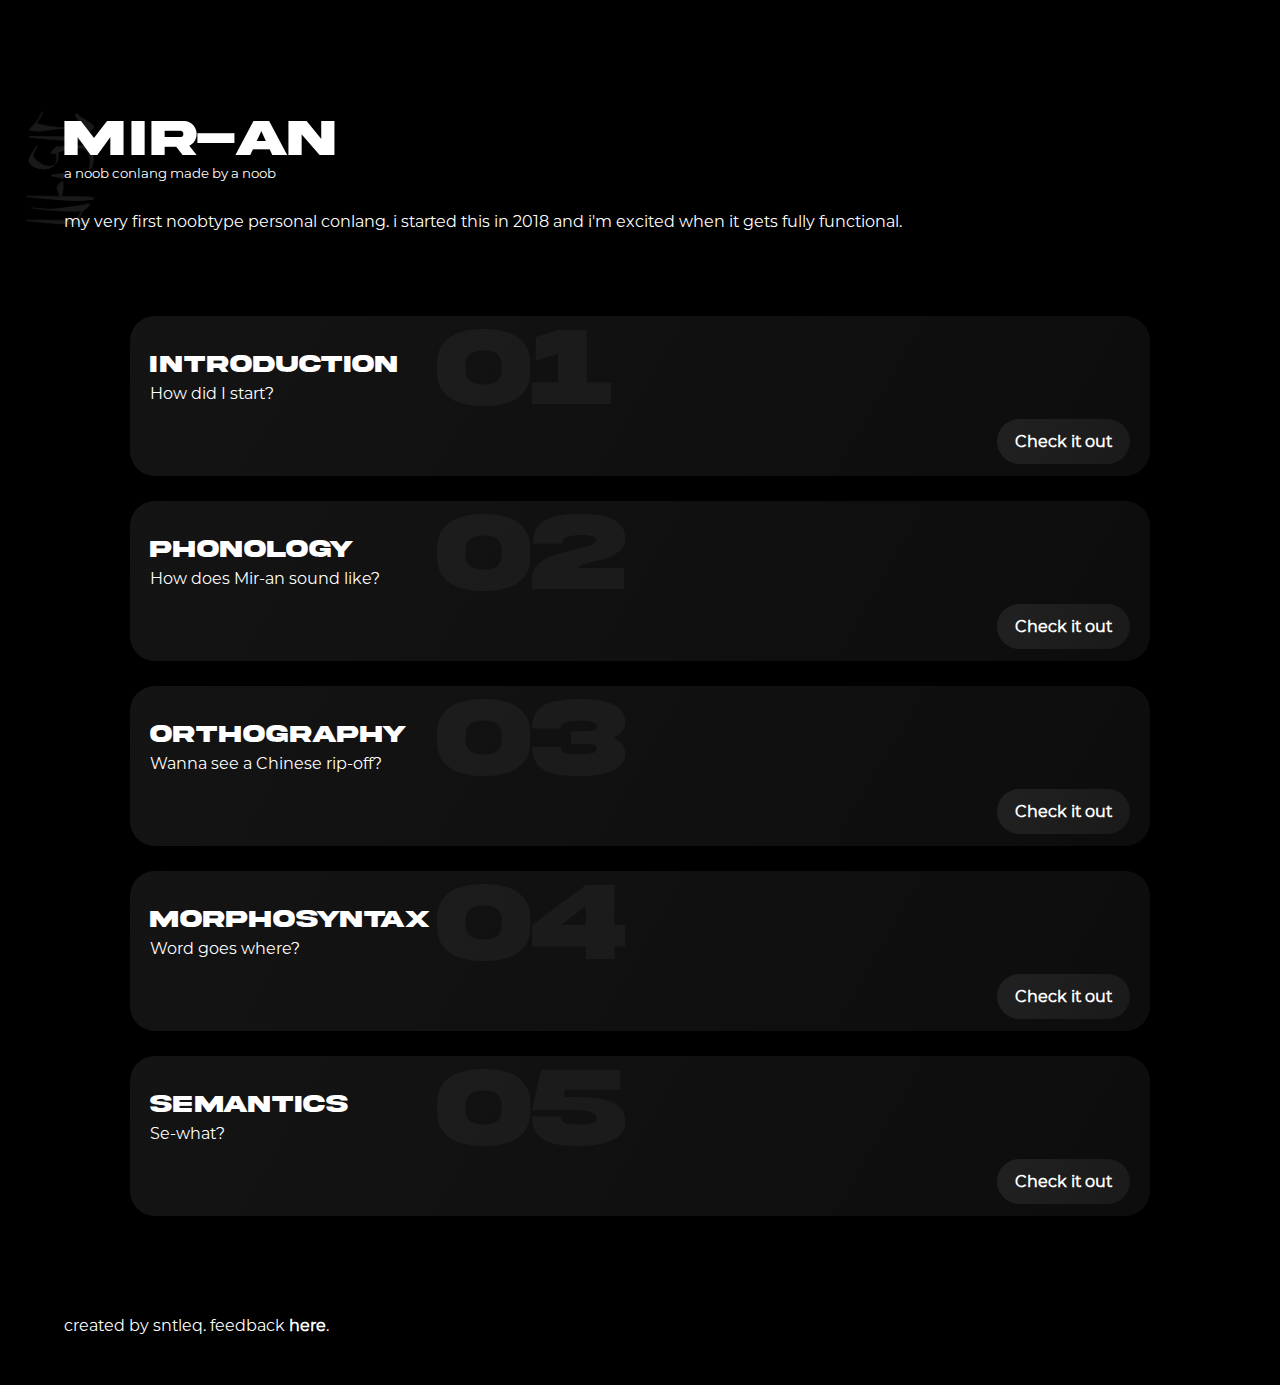
==== index.html @ 62edc9ba "Update index.html" ====
<!DOCTYPE html>
<html>
    <head>
        <meta charset="UTF-8">
        <meta name="viewport" content="width=device-width, initial-scale=1.0">
        <meta http-equiv="X-UA-Compatible" content="ie=edge">
        <title>Mir-an</title>
        <link rel="shortcut icon" type="image/png" href="assets/favicon.png">
        <link rel="stylesheet" href="styles.css">
    </head>
    <body>
        <section id="welcome">
            <h1>MIR-AN</h1>
            <img src="assets/mir-an.png">
            <sub> a noob conlang made by a noob</sub>
            <p id="welcometext">my very first noobtype personal conlang. i started this in 2018 and i'm excited when it gets fully functional.</p>
        </section>
        <section class="cards">
            <div class="card">
                <h2 class="num">01</h2>
                <h2 class="topic">INTRODUCTION</h2>
                <p class="desc">How did I start?</p>
                <a class="link" href="introduction">Check it out</a>
            </div>
            <div class="card">
                <h2 class="num">02</h2>
                <h2 class="topic">PHONOLOGY</h2>
                <p class="desc">How does Mir-an sound like?</p>
                <a class="link" href="#">Check it out</a>
            </div>
            <div class="card">
                <h2 class="num">03</h2>
                <h2 class="topic">ORTHOGRAPHY</h2>
                <p class="desc">Wanna see a Chinese rip-off?</p>
                <a class="link" href="#">Check it out</a>
            </div>
            <div class="card">
                <h2 class="num">04</h2>
                <h2 class="topic">MORPHOSYNTAX</h2>
                <p class="desc">Word goes where?</p>
                <a class="link" href="#">Check it out</a>
            </div>
            <div class="card">
                <h2 class="num">05</h2>
                <h2 class="topic">SEMANTICS</h2>
                <p class="desc">Se-what?</p>
                <a class="link" href="#">Check it out</a>
            </div>
        </section>
        <footer>created by sntleq. feedback <a href="#">here</a>.</footer>
    </body>
</html>
---- styles.css ----
/* base styles */

body,a {
    font-family:"Montserrat";
    background-color:black;
    color:white;
    margin:0 auto;
    text-decoration:none;
}
a {
    font-weight:bold;
}
#welcome {
    margin-top:100px;
}
img {
    position:absolute;
    top:90px;
    left:20px;
    width:80px;
    height:auto;
    z-index:-1;
}
h1 {
    font-family:"Akira";
    font-size:320%;
    position:relative;
    top:10px;
    margin-bottom:0;
}
#welcometext {
    position:relative;
    top:15px;
}
.cards {
    margin:100px auto;
}
.card {
    background-image:linear-gradient(300deg,rgba(255,255,255,0.05),rgba(255,255,255,0.08));
    height:150px;
    padding:5px 20px;
    border-radius:25px;
    margin:25px auto;
    position:relative;
    overflow:hidden;
    transition:transform 1s ease-in-out;
}
.num {
    font-family:"Akira";
    font-size:700%;
    position:absolute;
    bottom:-50px;
    left:30%;
    color:rgba(225,225,225,0.05);
}
.topic {
    font-family:"Akira";
    font-size:150%;
    position:relative;
    top:10px;
    margin-bottom:0;
    z-index:1;
}
.link {
    background-image:linear-gradient(300deg,rgba(255,255,255,0.1),rgba(255,255,255,0.13));
    float: right;
    top:10px;
    padding:13px 18px;
    border-radius:25px;
    transition:transform 1s ease-in-out;
}
.card:hover {
    transform: scale(0.9,0.9)
}
footer {
    margin-bottom:50px;
}
@font-face {
  font-family:"Akira";
  src:url("assets/akira-expanded-demo.otf") format("opentype");
}
@font-face {
  font-family:Montserrat;
  src:url("assets/montserrat-regular.otf") format("opentype");
}

/* mobile styles*/

body {
    max-width:90%
}
.card {
    max-width:85%
}
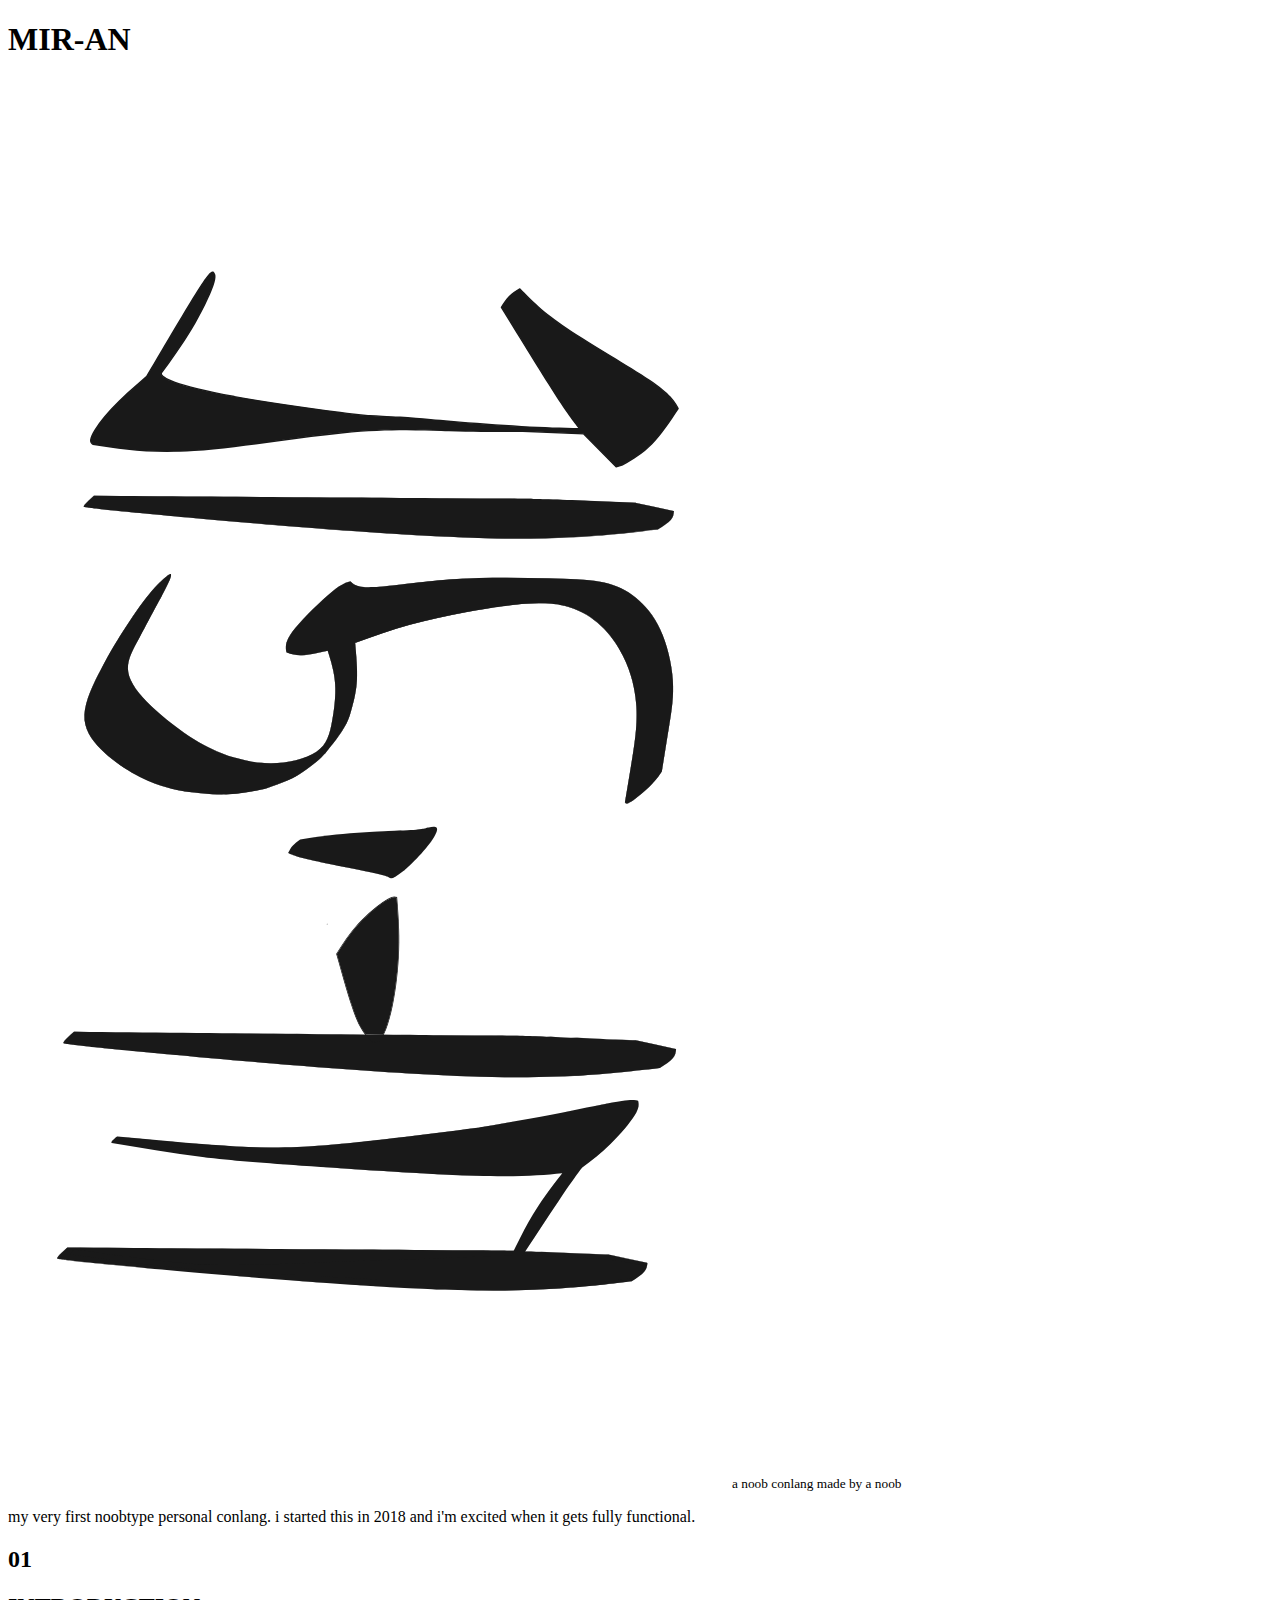
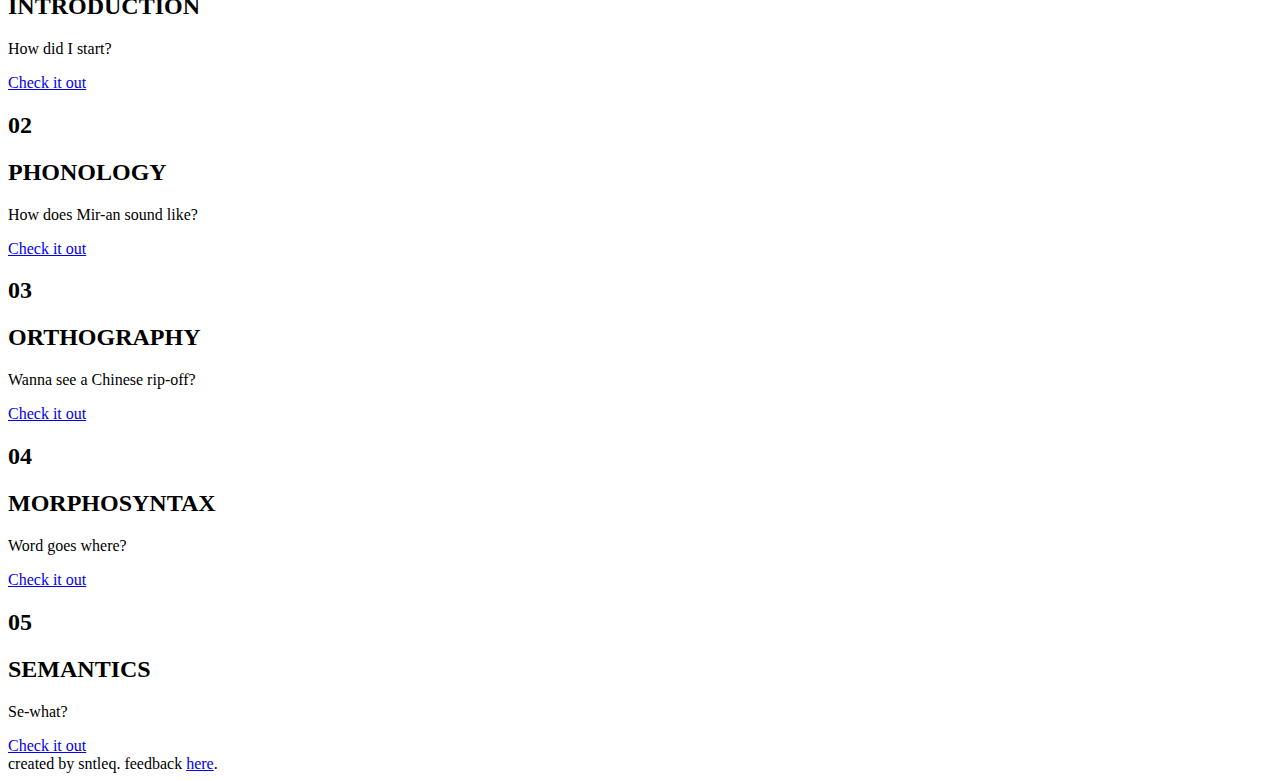
==== commit 4105cb97: "Update index.html" ====
--- a/index.html
+++ b/index.html
@@ -6,7 +6,7 @@
         <meta http-equiv="X-UA-Compatible" content="ie=edge">
         <title>Mir-an</title>
         <link rel="shortcut icon" type="image/png" href="assets/favicon.png">
-        <link rel="stylesheet" href="styles.css">
+        <link rel="stylesheet" href="css/main.css">
     </head>
     <body>
         <section id="welcome">
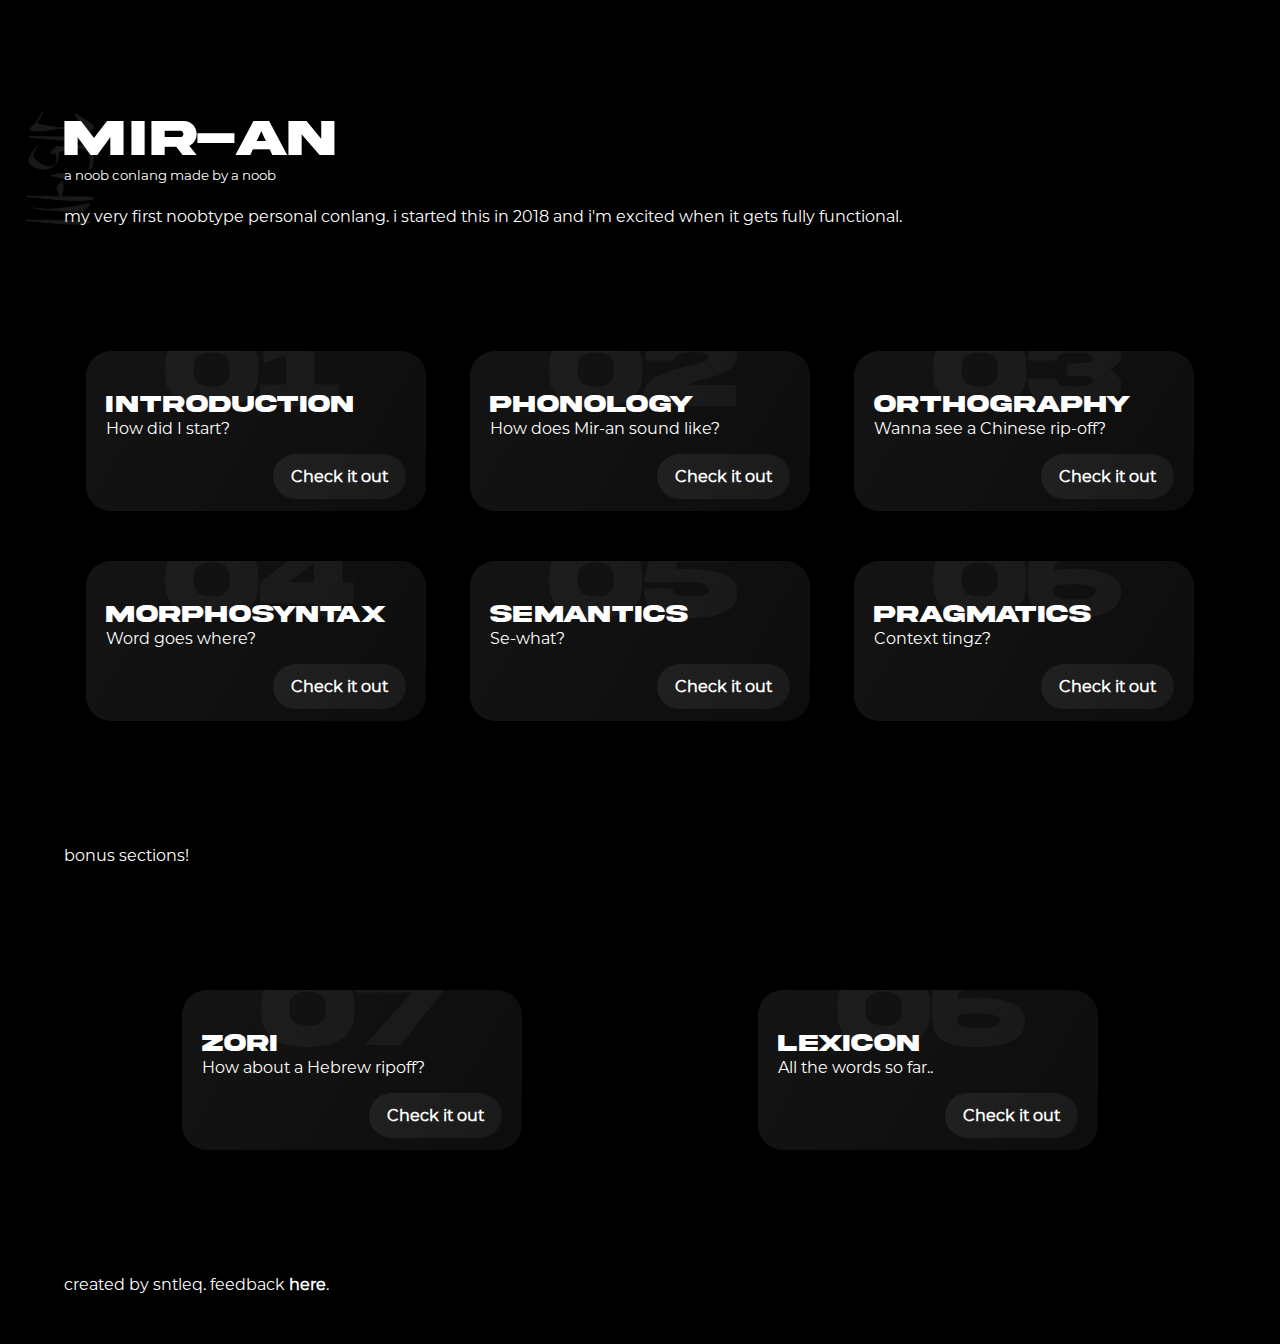
==== commit 7fcad626: "Update index.html" ====
--- a/index.html
+++ b/index.html
@@ -26,25 +26,46 @@
                 <h2 class="num">02</h2>
                 <h2 class="topic">PHONOLOGY</h2>
                 <p class="desc">How does Mir-an sound like?</p>
-                <a class="link" href="#">Check it out</a>
+                <a class="link" href="phonology">Check it out</a>
             </div>
             <div class="card">
                 <h2 class="num">03</h2>
                 <h2 class="topic">ORTHOGRAPHY</h2>
                 <p class="desc">Wanna see a Chinese rip-off?</p>
-                <a class="link" href="#">Check it out</a>
+                <a class="link" href="orthography">Check it out</a>
             </div>
             <div class="card">
                 <h2 class="num">04</h2>
                 <h2 class="topic">MORPHOSYNTAX</h2>
                 <p class="desc">Word goes where?</p>
-                <a class="link" href="#">Check it out</a>
+                <a class="link" href="morphosyntax">Check it out</a>
             </div>
             <div class="card">
                 <h2 class="num">05</h2>
                 <h2 class="topic">SEMANTICS</h2>
                 <p class="desc">Se-what?</p>
-                <a class="link" href="#">Check it out</a>
+                <a class="link" href="semantics">Check it out</a>
+            </div>
+            <div class="card">
+                <h2 class="num">06</h2>
+                <h2 class="topic">PRAGMATICS</h2>
+                <p class="desc">Context tingz?</p>
+                <a class="link" href="pragmatics">Check it out</a>
+            </div>
+        </section>
+        <p id="bonus">bonus sections!</p>
+        <section class="cards">
+            <div class="card">
+                <h2 class="num">07</h2>
+                <h2 class="topic">ZORI</h2>
+                <p class="desc">How about a Hebrew ripoff?</p>
+                <a class="link" href="zori">Check it out</a>
+            </div>
+            <div class="card">
+                <h2 class="num">06</h2>
+                <h2 class="topic">LEXICON</h2>
+                <p class="desc">All the words so far..</p>
+                <a class="link" href="lexicon">Check it out</a>
             </div>
         </section>
         <footer>created by sntleq. feedback <a href="#">here</a>.</footer>
--- a/css/main.css
+++ b/css/main.css
@@ -0,0 +1,102 @@
+/* base styles */
+
+body,a {
+    font-family:"Montserrat";
+    background-color:black;
+    color:white;
+    margin:0 auto;
+    text-decoration:none;
+}
+a {
+    font-weight:bold;
+}
+sub {
+    position:relative;
+    bottom:0.625em;
+}
+#welcome {
+    margin-top:110px;
+    margin-bottom:0;
+}
+img {
+    position:absolute;
+    top:90px;
+    left:20px;
+    width:80px;
+    height:auto;
+    z-index:-1;
+}
+h1 {
+    font-family:"Akira";
+    font-size:320%;
+    margin-bottom:0;
+}
+.cards {
+    border: 5px;
+    margin:6.25em auto;
+    display:flex;
+    flex-wrap:wrap;
+    justify-content:space-around safe;
+}
+.card {
+    display:inline-block;
+    background-image:linear-gradient(300deg,rgba(255,255,255,0.05),rgba(255,255,255,0.08));
+    height:9.375em;
+    padding:0.3125em 1.25em;
+    border-radius:1.5625em;
+    width:18.75em;
+    margin:1.5625em auto;
+    position:relative;
+    overflow:hidden;
+    transition:transform 1s ease-in-out;
+}
+.num {
+    font-family:"Akira";
+    font-size:700%;
+    position:absolute;
+    left:0.7em;
+    bottom:-0.15em;
+    color:rgba(225,225,225,0.05);
+}
+.topic {
+    font-family:"Akira";
+    font-size:150%;
+    position:relative;
+    top:0.625em;
+    margin-bottom:0;
+    z-index:1;
+}
+.link {
+    background-image:linear-gradient(300deg,rgba(255,255,255,0.1),rgba(255,255,255,0.13));
+    float: right;
+    top:0.625em;
+    padding:0.8125em 1.125em;
+    border-radius:1.5625em;
+    transition:transform 1s ease-in-out;
+}
+.link:active,a:active {
+    outline: none;
+}
+.card:hover {
+    transform: scale(0.9,0.9)
+}
+footer {
+    margin-bottom:50px;
+}
+@font-face {
+  font-family:"Akira";
+  src:url("../assets/akira-expanded-demo.otf") format("opentype");
+}
+@font-face {
+  font-family:"Montserrat";
+  src:url("../assets/montserrat-regular.otf") format("opentype");
+}
+
+/* mobile styles*/
+
+body {
+    max-width:90%
+}
+.card {
+    max-width:85%
+}
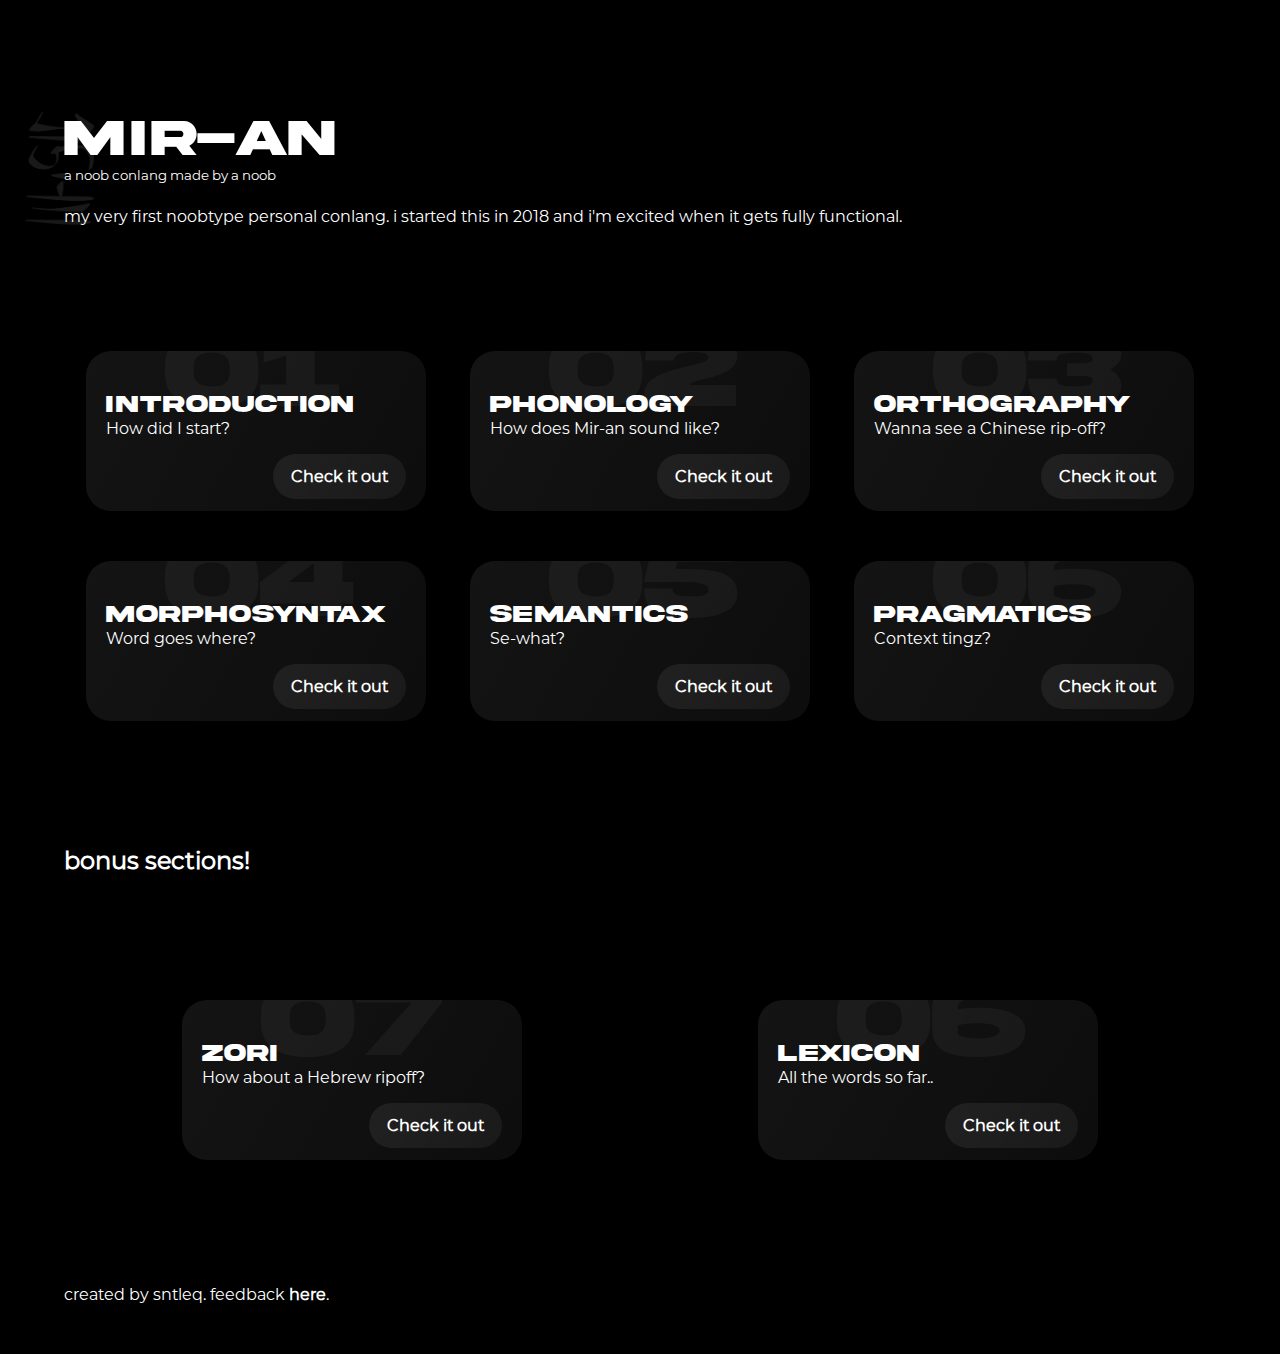
==== commit fec7e759: "Update index.html" ====
--- a/index.html
+++ b/index.html
@@ -53,7 +53,7 @@
                 <a class="link" href="pragmatics">Check it out</a>
             </div>
         </section>
-        <p id="bonus">bonus sections!</p>
+        <h2 id="bonus">bonus sections!</h2>
         <section class="cards">
             <div class="card">
                 <h2 class="num">07</h2>
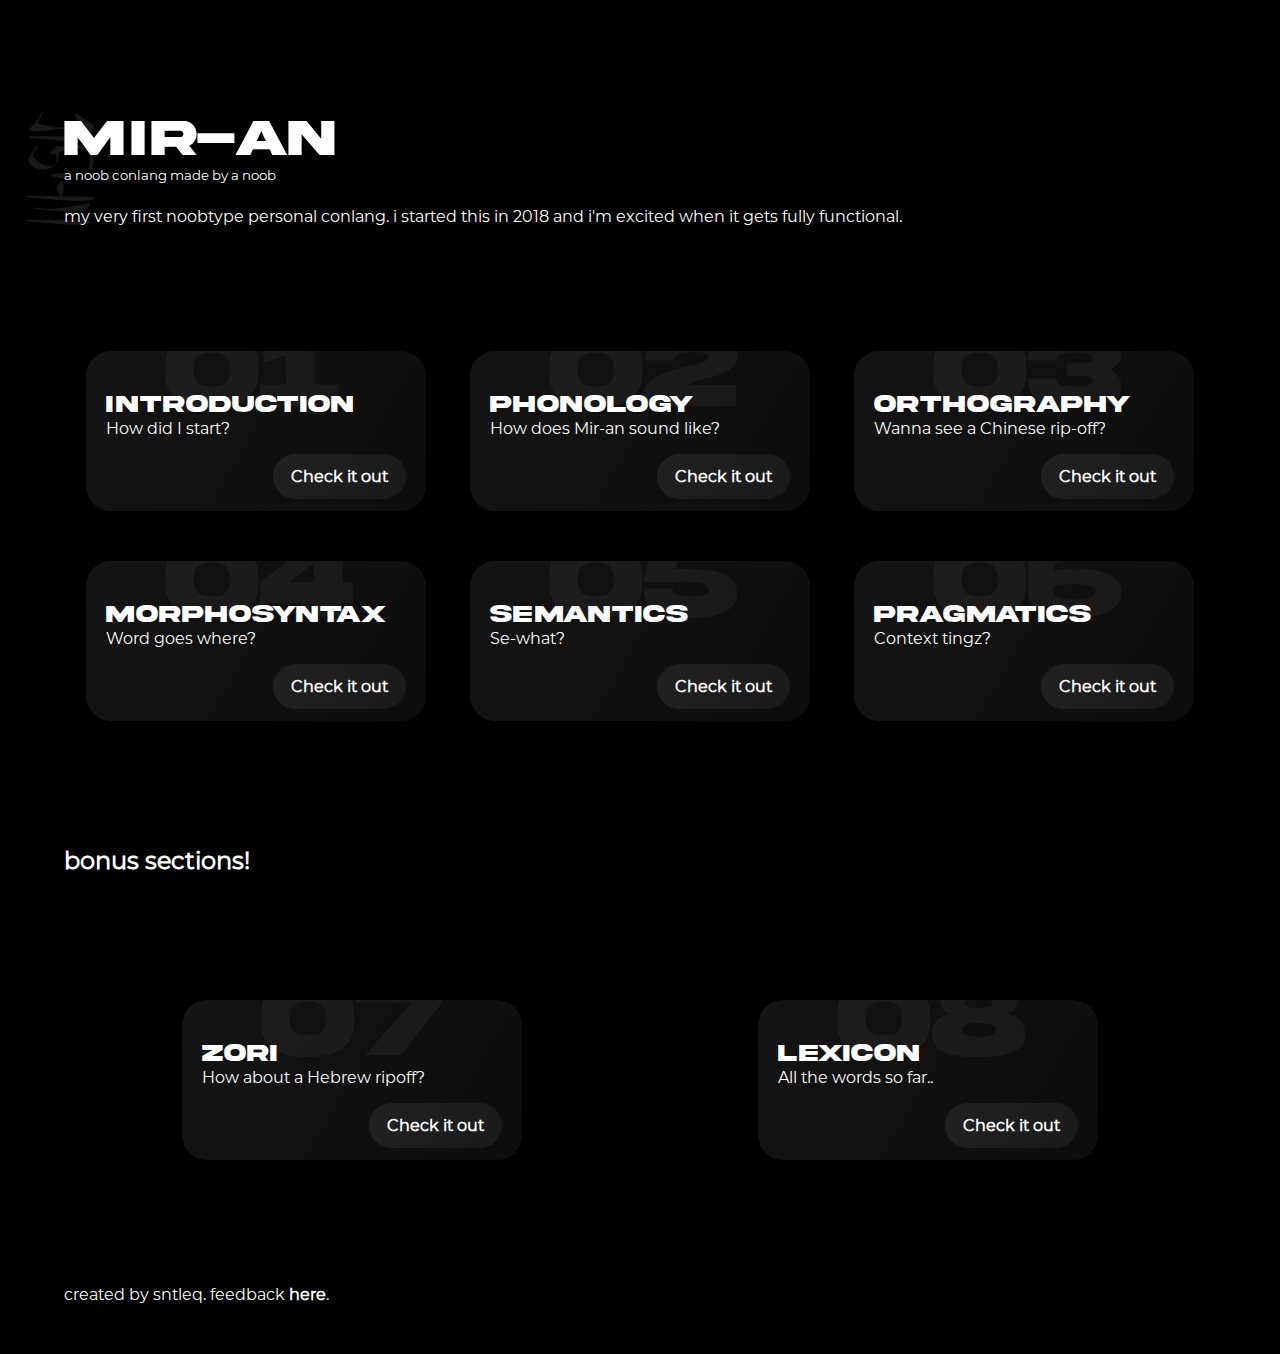
==== commit 805a2e09: "Update index.html" ====
--- a/index.html
+++ b/index.html
@@ -53,7 +53,9 @@
                 <a class="link" href="pragmatics">Check it out</a>
             </div>
         </section>
-        <h2 id="bonus">bonus sections!</h2>
+        <div id="bonus">
+        <h2>bonus sections!</h2>
+        </div>
         <section class="cards">
             <div class="card">
                 <h2 class="num">07</h2>
@@ -62,7 +64,7 @@
                 <a class="link" href="zori">Check it out</a>
             </div>
             <div class="card">
-                <h2 class="num">06</h2>
+                <h2 class="num">08</h2>
                 <h2 class="topic">LEXICON</h2>
                 <p class="desc">All the words so far..</p>
                 <a class="link" href="lexicon">Check it out</a>
--- a/css/main.css
+++ b/css/main.css
@@ -25,6 +25,9 @@
     width:80px;
     height:auto;
     z-index:-1;
+}
+#bonus {
+    margin:0 auto;
 }
 h1 {
     font-family:"Akira";
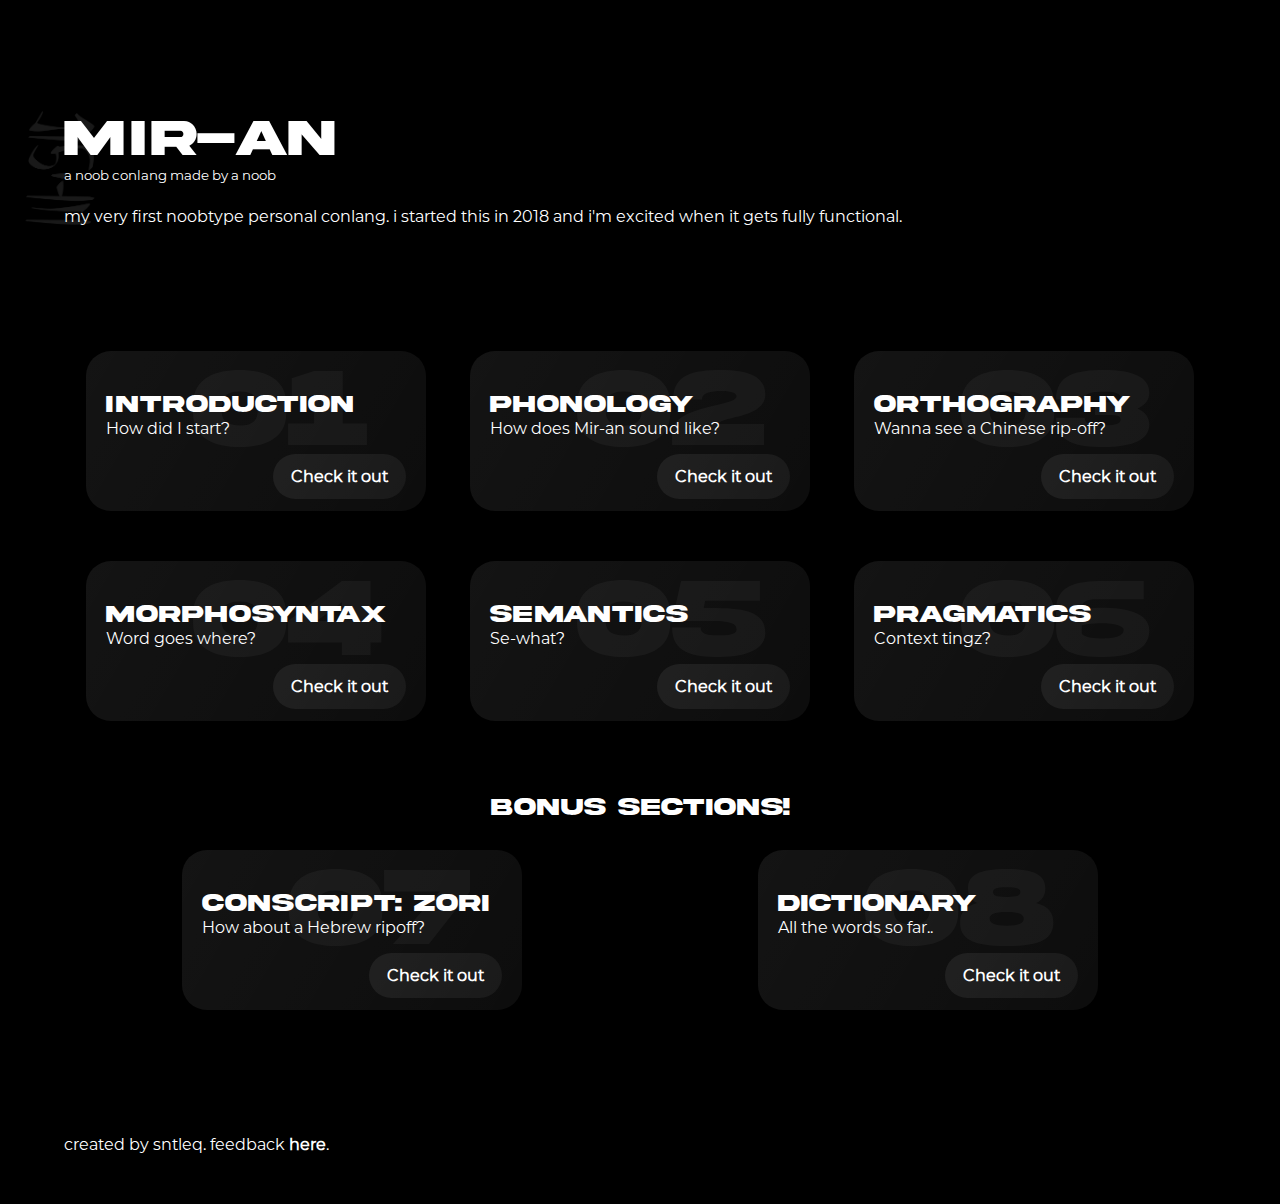
==== commit b9e70b20: "Update index.html" ====
--- a/index.html
+++ b/index.html
@@ -59,13 +59,13 @@
         <section class="cards">
             <div class="card">
                 <h2 class="num">07</h2>
-                <h2 class="topic">ZORI</h2>
+                <h2 class="topic">CONSCRIPT: ZORI</h2>
                 <p class="desc">How about a Hebrew ripoff?</p>
                 <a class="link" href="zori">Check it out</a>
             </div>
             <div class="card">
                 <h2 class="num">08</h2>
-                <h2 class="topic">LEXICON</h2>
+                <h2 class="topic">DICTIONARY</h2>
                 <p class="desc">All the words so far..</p>
                 <a class="link" href="lexicon">Check it out</a>
             </div>
--- a/css/main.css
+++ b/css/main.css
@@ -27,7 +27,10 @@
     z-index:-1;
 }
 #bonus {
-    margin:0 auto;
+    font-family:"Akira";
+    font-size:100%;
+    text-align:center;
+    margin:-3.25em auto -6em;
 }
 h1 {
     font-family:"Akira";
@@ -57,8 +60,8 @@
     font-family:"Akira";
     font-size:700%;
     position:absolute;
-    left:0.7em;
-    bottom:-0.15em;
+    left:0.95em;
+    bottom:-0.5em;
     color:rgba(225,225,225,0.05);
 }
 .topic {
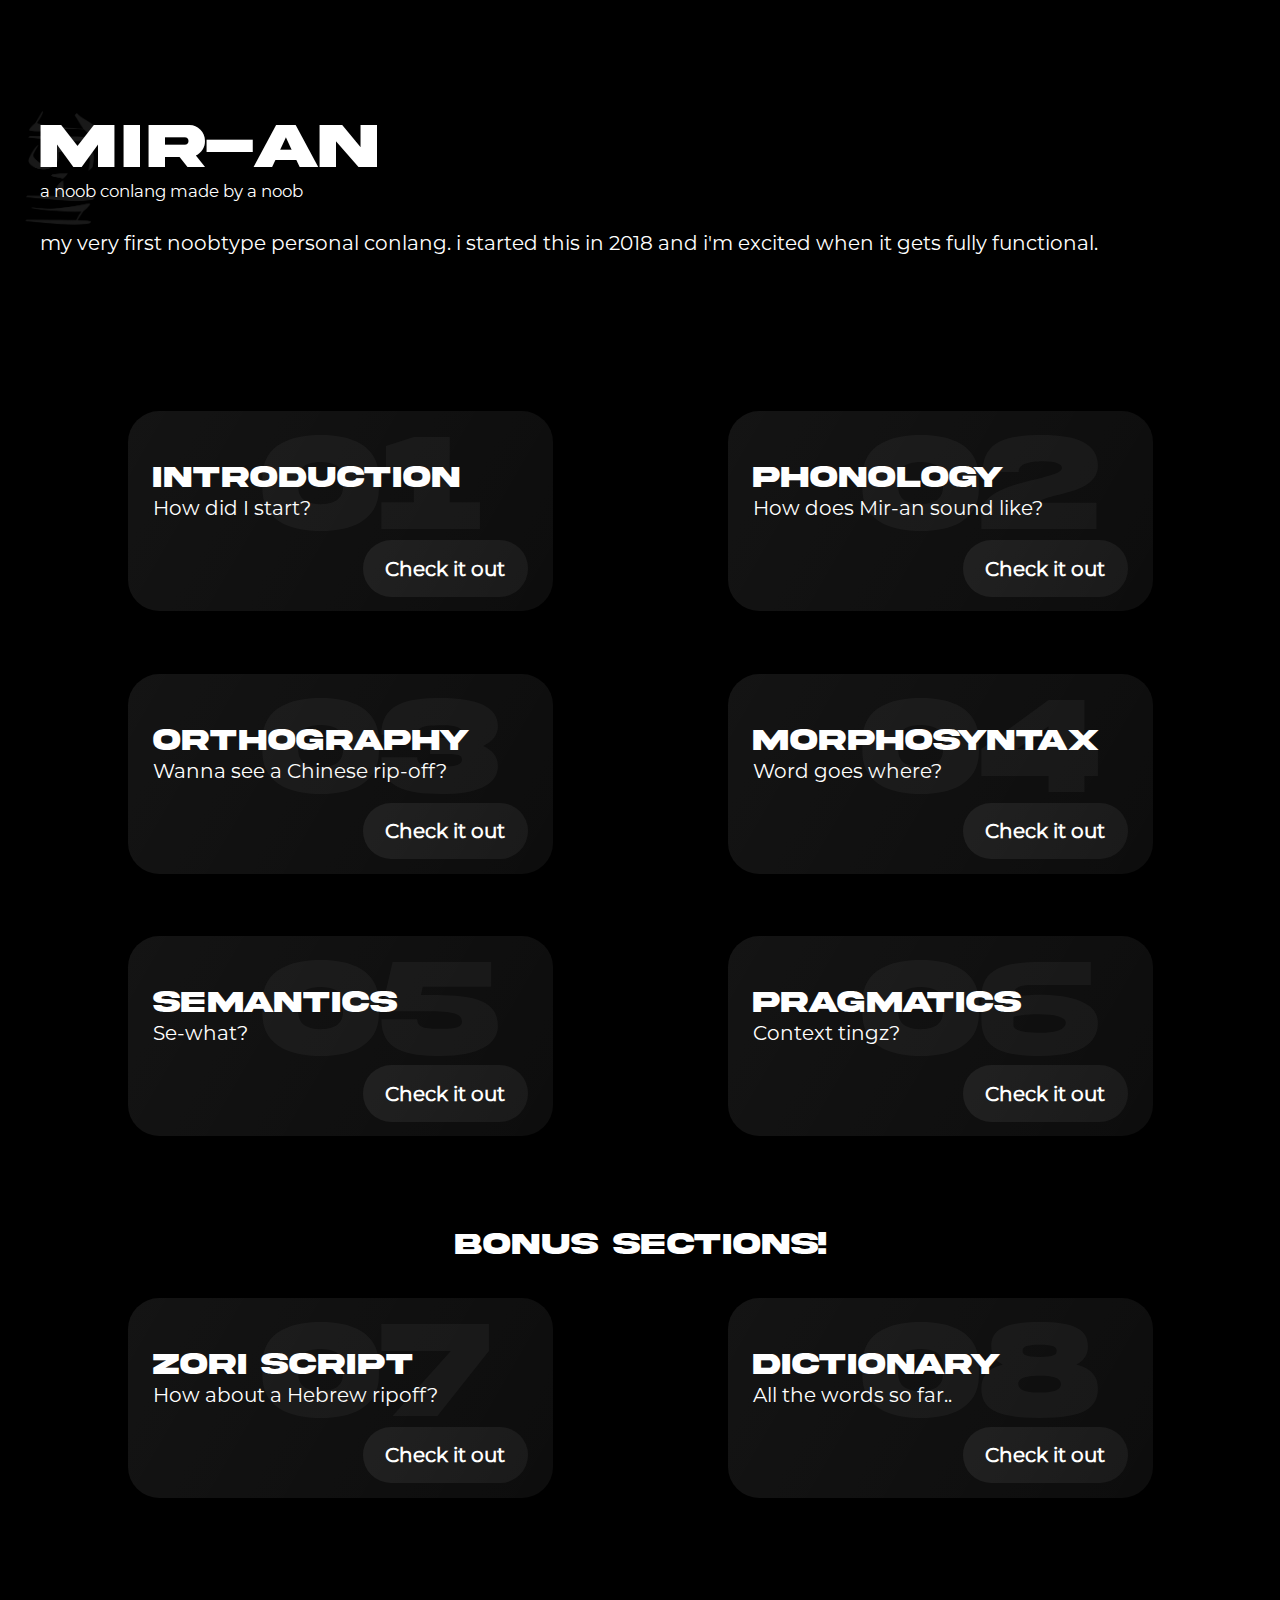
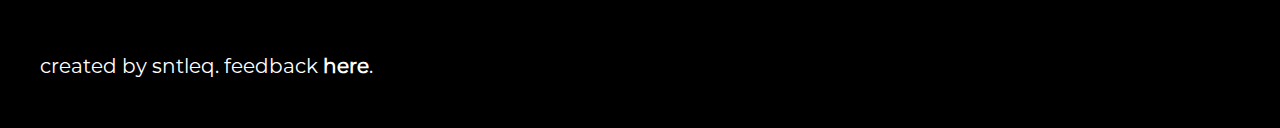
==== commit 72983851: "Update index.html" ====
--- a/index.html
+++ b/index.html
@@ -4,6 +4,11 @@
         <meta charset="UTF-8">
         <meta name="viewport" content="width=device-width, initial-scale=1.0">
         <meta http-equiv="X-UA-Compatible" content="ie=edge">
+        <meta property="og:title" content="Mir-an">
+        <meta property="og:description" content="a noob conlang made by a noob">
+        <meta property="og:image" content="assets/thumbnail.png">
+        <meta property="og:url" content="sntleq.github.io/mir-an">
+        <meta name="twitter:card" content="summary_large_image">
         <title>Mir-an</title>
         <link rel="shortcut icon" type="image/png" href="assets/favicon.png">
         <link rel="stylesheet" href="css/main.css">
@@ -59,7 +64,7 @@
         <section class="cards">
             <div class="card">
                 <h2 class="num">07</h2>
-                <h2 class="topic">CONSCRIPT: ZORI</h2>
+                <h2 class="topic">ZORI SCRIPT</h2>
                 <p class="desc">How about a Hebrew ripoff?</p>
                 <a class="link" href="zori">Check it out</a>
             </div>
--- a/css/main.css
+++ b/css/main.css
@@ -106,3 +106,20 @@
 .card {
     max-width:85%
 }
+
+/* laptop styles */
+
+@media screen and (min-width:960px) {
+    body {
+        font-size:18px;
+    }
+}
+
+/* desktop styles */
+
+@media screen and (min-width:1200px) {
+    body {
+        font-size:20px;
+        max-width:1200px;
+    }
+}
